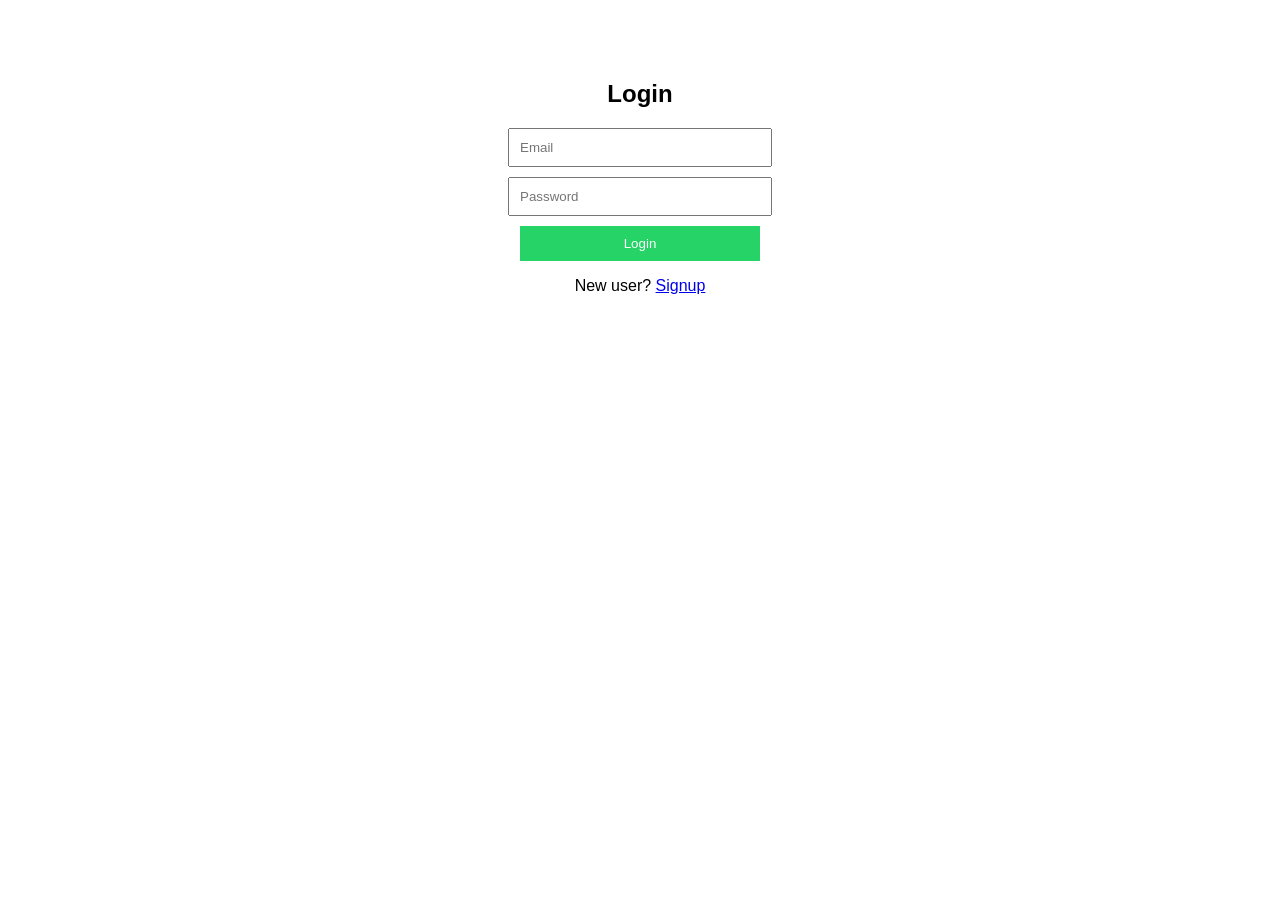
==== index.html @ 30e8beef "Auth feature: signup & login implementation" ====
<!DOCTYPE html>
<html>
<head>
  <title>Login</title>
  <link rel="stylesheet" href="style.css">
</head>
<body>

  <h2>Login</h2>

  <input id="loginEmail" type="email" placeholder="Email">
  <input id="loginPassword" type="password" placeholder="Password">

  <button onclick="login()">Login</button>

  <p>New user? <a href="signup.html">Signup</a></p>

  <script src="auth.js"></script>
</body>
</html>
---- style.css ----
body{
  font-family: Arial;
  text-align: center;
  margin-top: 80px;
}

input, button{
  display: block;
  margin: 10px auto;
  padding: 10px;
  width: 240px;
}

button{
  background: #25D366;
  color: white;
  border: none;
  cursor: pointer;
}
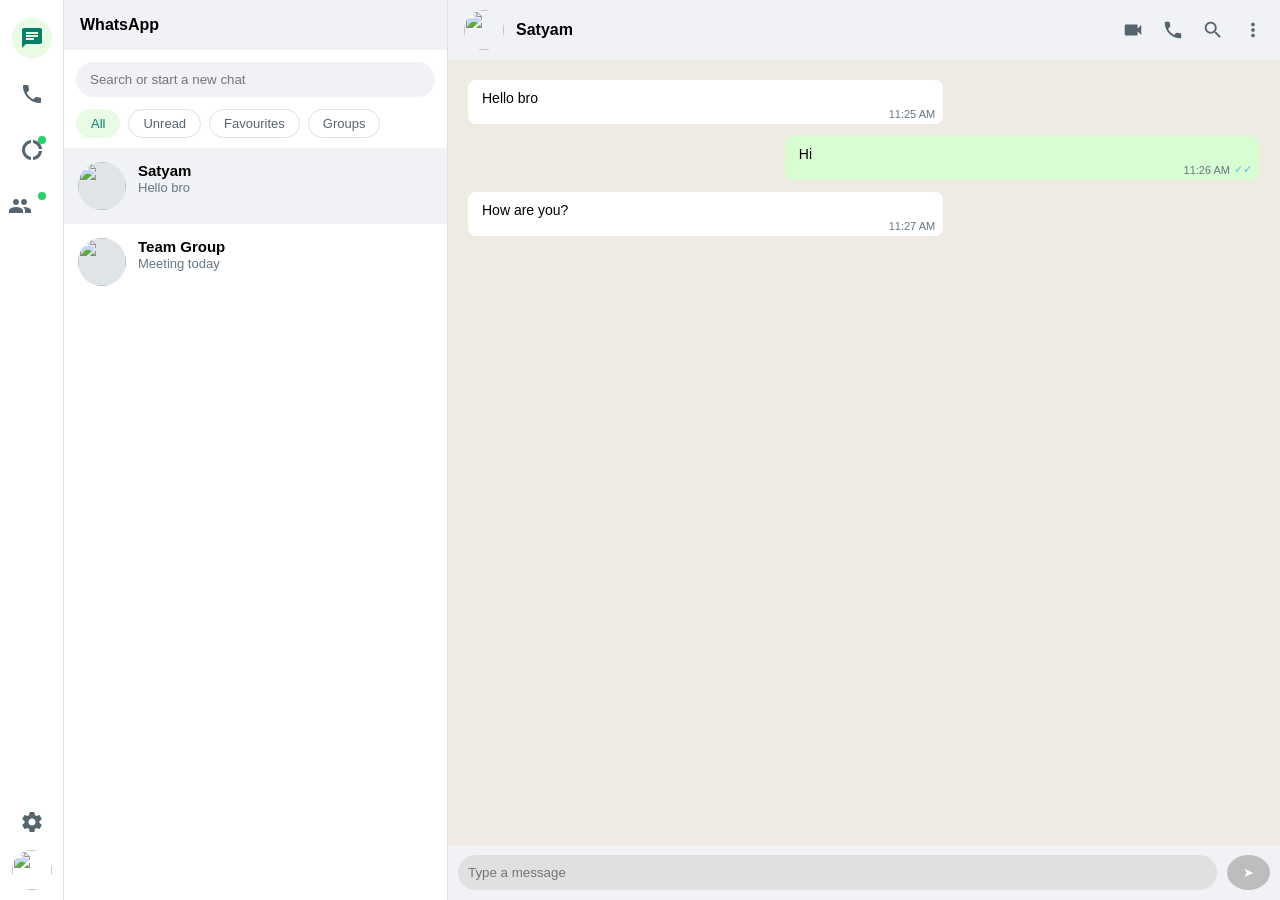
==== commit 40550a43: "Added index and login HTML files" ====
--- a/index.html
+++ b/index.html
@@ -1,20 +1,253 @@
 <!DOCTYPE html>
-<html>
+<html lang="en">
 <head>
-  <title>Login</title>
-  <link rel="stylesheet" href="style.css">
+<meta charset="UTF-8">
+<title>WhatsApp Web UI</title>
+
+<link href="https://fonts.googleapis.com/icon?family=Material+Icons" rel="stylesheet">
+
+<style>
+*{
+  margin:0;
+  padding:0;
+  box-sizing:border-box;
+  font-family:"Segoe UI", Arial, sans-serif;
+}
+body{background:#dadbd5}
+.app{display:flex;height:100vh}
+
+/* ===== LEFT SIDEBAR ===== */
+.wa-sidebar{
+  width:64px;background:#fff;border-right:1px solid #e0e0e0;
+  display:flex;flex-direction:column;align-items:center;padding:10px 0
+}
+.wa-icon{
+  width:40px;height:40px;border-radius:50%;
+  display:flex;align-items:center;justify-content:center;
+  color:#54656f;margin:8px 0;cursor:pointer;position:relative
+}
+.wa-icon.active{background:#e7fce3;color:#008069}
+.wa-icon:hover{background:#f0f2f5}
+.wa-icon.dot::after{
+  content:"";width:8px;height:8px;background:#25d366;border-radius:50%;
+  position:absolute;top:6px;right:6px
+}
+.wa-spacer{flex:1}
+.wa-profile{width:40px;height:40px;border-radius:50%;overflow:hidden}
+.wa-profile img{width:100%;height:100%;object-fit:cover}
+
+/* ===== CHAT LIST ===== */
+.chat-list{
+  width:30%;background:#fff;border-right:1px solid #e0e0e0;
+  display:flex;flex-direction:column
+}
+.header{
+  padding:16px;background:#f0f2f5;
+  display:flex;justify-content:space-between;align-items:center;
+  font-weight:600
+}
+.search{
+  margin:12px;padding:10px 14px;border-radius:20px;
+  border:none;background:#f0f2f5
+}
+.filters{display:flex;gap:8px;padding:0 12px 10px}
+.filters span{
+  padding:6px 14px;border-radius:16px;
+  border:1px solid #e0e0e0;font-size:13px;color:#54656f
+}
+.filters .active{
+  background:#e7fce3;color:#008069;border-color:#e7fce3
+}
+.chat{
+  padding:14px;display:flex;gap:12px
+}
+.chat.active{background:#f0f2f5}
+.chat-avatar{
+  width:48px;height:48px;border-radius:50%;
+  overflow:hidden;background:#dfe5e7;flex-shrink:0
+}
+.chat-avatar img{width:100%;height:100%;object-fit:cover}
+.chat-info b{font-size:15px}
+.chat-info p{font-size:13px;color:#667781}
+
+/* ===== CHAT AREA ===== */
+.chat-area{
+  flex:1;background:#efeae2;display:flex;flex-direction:column
+}
+
+/* ===== CHAT HEADER WITH ACTIONS ===== */
+.chat-header{
+  background:#f0f2f5;
+  padding:10px 16px;
+  display:flex;
+  align-items:center;
+  justify-content:space-between;
+}
+
+.chat-header-left{
+  display:flex;
+  align-items:center;
+  gap:12px;
+  font-weight:600;
+}
+
+.chat-header-left img{
+  width:40px;
+  height:40px;
+  border-radius:50%;
+  object-fit:cover;
+}
+
+/* RIGHT ICONS */
+.chat-header-actions{
+  display:flex;
+  gap:18px;
+}
+
+.chat-header-actions span{
+  color:#54656f;
+  cursor:pointer;
+  font-size:22px;
+}
+
+.chat-header-actions span:hover{
+  color:#111b21;
+}
+
+/* ===== MESSAGES ===== */
+.messages{flex:1;padding:20px}
+
+.msg{
+  max-width:60%;
+  padding:10px 14px 18px;
+  border-radius:8px;
+  margin-bottom:12px;
+  font-size:14px;
+  position:relative;
+}
+.received{background:#fff}
+.sent{background:#d9fdd3;margin-left:auto}
+
+.msg .meta{
+  position:absolute;
+  bottom:4px;
+  right:8px;
+  font-size:11px;
+  color:#667781;
+  display:flex;
+  align-items:center;
+  gap:4px;
+}
+.ticks{color:#53bdeb}
+
+/* INPUT (DISABLED) */
+.input-box{
+  background:#f0f2f5;padding:10px;display:flex;gap:10px
+}
+.input-box input{
+  flex:1;padding:10px;border-radius:20px;
+  border:none;background:#e0e0e0;color:#777
+}
+.input-box button{
+  background:#bdbdbd;color:#fff;border:none;
+  padding:0 16px;border-radius:50%;cursor:not-allowed
+}
+</style>
 </head>
+
 <body>
 
-  <h2>Login</h2>
-
-  <input id="loginEmail" type="email" placeholder="Email">
-  <input id="loginPassword" type="password" placeholder="Password">
-
-  <button onclick="login()">Login</button>
-
-  <p>New user? <a href="signup.html">Signup</a></p>
-
-  <script src="auth.js"></script>
+<div class="app">
+
+  <!-- LEFT SIDEBAR -->
+  <div class="wa-sidebar">
+    <div class="wa-icon active"><span class="material-icons">chat</span></div>
+    <div class="wa-icon"><span class="material-icons">call</span></div>
+    <div class="wa-icon dot"><span class="material-icons">donut_large</span></div>
+    <div class="wa-icon dot"><span class="material-icons">groups</span></div>
+    <div class="wa-spacer"></div>
+    <div class="wa-icon"><span class="material-icons">settings</span></div>
+    <div class="wa-profile">
+      <img src="https://i.pravatar.cc/100?img=11">
+    </div>
+  </div>
+
+  <!-- CHAT LIST -->
+  <div class="chat-list">
+    <div class="header">WhatsApp</div>
+    <input class="search" placeholder="Search or start a new chat" disabled>
+
+    <div class="filters">
+      <span class="active">All</span>
+      <span>Unread</span>
+      <span>Favourites</span>
+      <span>Groups</span>
+    </div>
+
+    <div class="chat active">
+      <div class="chat-avatar">
+        <img src="https://i.pravatar.cc/150?img=12">
+      </div>
+      <div class="chat-info">
+        <b>Satyam</b>
+        <p>Hello bro</p>
+      </div>
+    </div>
+
+    <div class="chat">
+      <div class="chat-avatar">
+        <img src="https://i.pravatar.cc/150?img=32">
+      </div>
+      <div class="chat-info">
+        <b>Team Group</b>
+        <p>Meeting today</p>
+      </div>
+    </div>
+  </div>
+
+  <!-- CHAT AREA -->
+  <div class="chat-area">
+
+    <!-- HEADER WITH ICONS -->
+    <div class="chat-header">
+      <div class="chat-header-left">
+        <img src="https://i.pravatar.cc/150?img=12">
+        <span>Satyam</span>
+      </div>
+
+      <div class="chat-header-actions">
+        <span class="material-icons">videocam</span>
+        <span class="material-icons">call</span>
+        <span class="material-icons">search</span>
+        <span class="material-icons">more_vert</span>
+      </div>
+    </div>
+
+    <div class="messages">
+      <div class="msg received">
+        Hello bro
+        <div class="meta"><span>11:25 AM</span></div>
+      </div>
+
+      <div class="msg sent">
+        Hi
+        <div class="meta"><span>11:26 AM</span><span class="ticks">✓✓</span></div>
+      </div>
+
+      <div class="msg received">
+        How are you?
+        <div class="meta"><span>11:27 AM</span></div>
+      </div>
+    </div>
+
+    <div class="input-box">
+      <input placeholder="Type a message" disabled>
+      <button disabled>➤</button>
+    </div>
+
+  </div>
+
+</div>
+
 </body>
 </html>
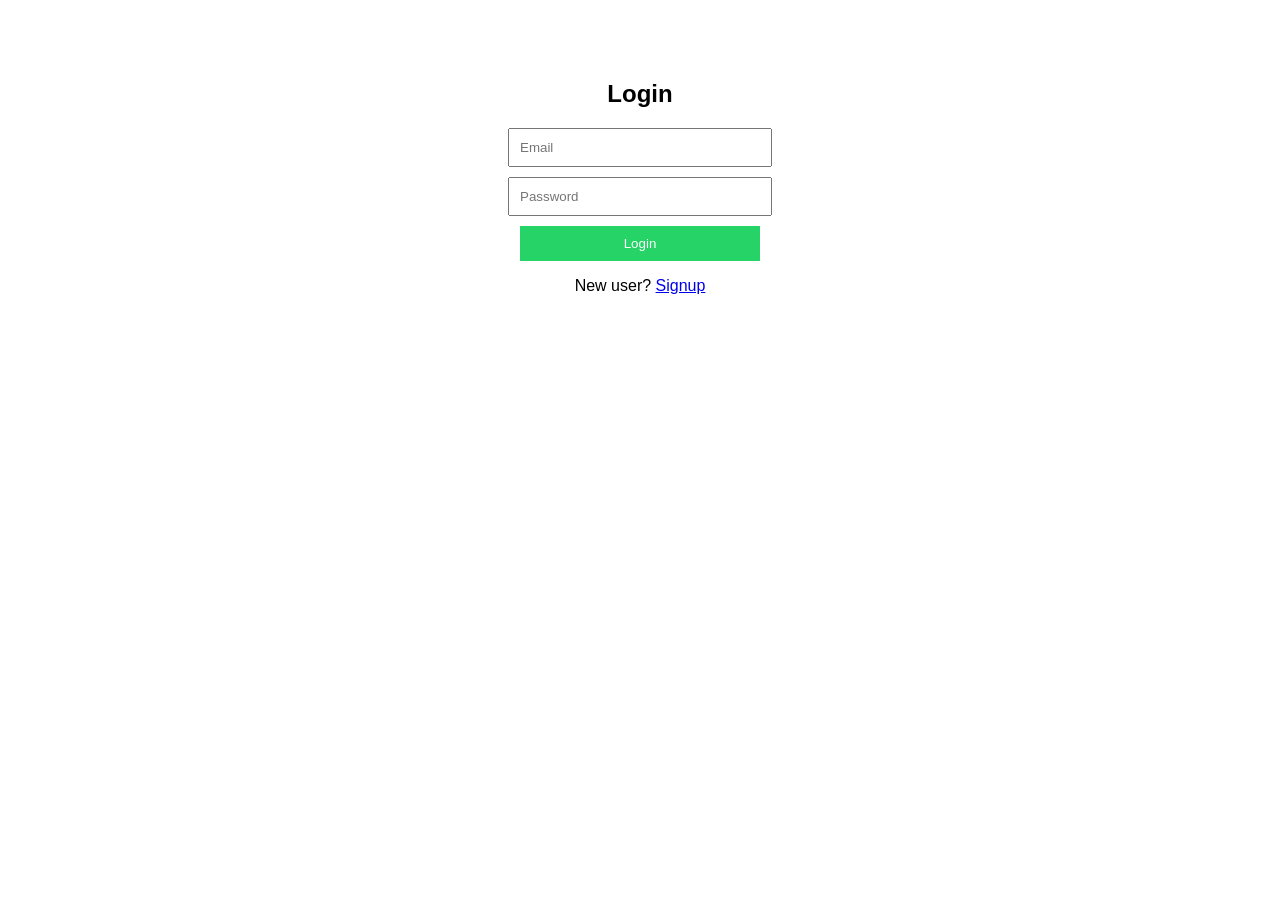
==== commit 38f2bb38: "add authentication feature (pranav)" ====
--- a/index.html
+++ b/index.html
@@ -1,253 +1,20 @@
 <!DOCTYPE html>
-<html lang="en">
+<html>
 <head>
-<meta charset="UTF-8">
-<title>WhatsApp Web UI</title>
-
-<link href="https://fonts.googleapis.com/icon?family=Material+Icons" rel="stylesheet">
-
-<style>
-*{
-  margin:0;
-  padding:0;
-  box-sizing:border-box;
-  font-family:"Segoe UI", Arial, sans-serif;
-}
-body{background:#dadbd5}
-.app{display:flex;height:100vh}
-
-/* ===== LEFT SIDEBAR ===== */
-.wa-sidebar{
-  width:64px;background:#fff;border-right:1px solid #e0e0e0;
-  display:flex;flex-direction:column;align-items:center;padding:10px 0
-}
-.wa-icon{
-  width:40px;height:40px;border-radius:50%;
-  display:flex;align-items:center;justify-content:center;
-  color:#54656f;margin:8px 0;cursor:pointer;position:relative
-}
-.wa-icon.active{background:#e7fce3;color:#008069}
-.wa-icon:hover{background:#f0f2f5}
-.wa-icon.dot::after{
-  content:"";width:8px;height:8px;background:#25d366;border-radius:50%;
-  position:absolute;top:6px;right:6px
-}
-.wa-spacer{flex:1}
-.wa-profile{width:40px;height:40px;border-radius:50%;overflow:hidden}
-.wa-profile img{width:100%;height:100%;object-fit:cover}
-
-/* ===== CHAT LIST ===== */
-.chat-list{
-  width:30%;background:#fff;border-right:1px solid #e0e0e0;
-  display:flex;flex-direction:column
-}
-.header{
-  padding:16px;background:#f0f2f5;
-  display:flex;justify-content:space-between;align-items:center;
-  font-weight:600
-}
-.search{
-  margin:12px;padding:10px 14px;border-radius:20px;
-  border:none;background:#f0f2f5
-}
-.filters{display:flex;gap:8px;padding:0 12px 10px}
-.filters span{
-  padding:6px 14px;border-radius:16px;
-  border:1px solid #e0e0e0;font-size:13px;color:#54656f
-}
-.filters .active{
-  background:#e7fce3;color:#008069;border-color:#e7fce3
-}
-.chat{
-  padding:14px;display:flex;gap:12px
-}
-.chat.active{background:#f0f2f5}
-.chat-avatar{
-  width:48px;height:48px;border-radius:50%;
-  overflow:hidden;background:#dfe5e7;flex-shrink:0
-}
-.chat-avatar img{width:100%;height:100%;object-fit:cover}
-.chat-info b{font-size:15px}
-.chat-info p{font-size:13px;color:#667781}
-
-/* ===== CHAT AREA ===== */
-.chat-area{
-  flex:1;background:#efeae2;display:flex;flex-direction:column
-}
-
-/* ===== CHAT HEADER WITH ACTIONS ===== */
-.chat-header{
-  background:#f0f2f5;
-  padding:10px 16px;
-  display:flex;
-  align-items:center;
-  justify-content:space-between;
-}
-
-.chat-header-left{
-  display:flex;
-  align-items:center;
-  gap:12px;
-  font-weight:600;
-}
-
-.chat-header-left img{
-  width:40px;
-  height:40px;
-  border-radius:50%;
-  object-fit:cover;
-}
-
-/* RIGHT ICONS */
-.chat-header-actions{
-  display:flex;
-  gap:18px;
-}
-
-.chat-header-actions span{
-  color:#54656f;
-  cursor:pointer;
-  font-size:22px;
-}
-
-.chat-header-actions span:hover{
-  color:#111b21;
-}
-
-/* ===== MESSAGES ===== */
-.messages{flex:1;padding:20px}
-
-.msg{
-  max-width:60%;
-  padding:10px 14px 18px;
-  border-radius:8px;
-  margin-bottom:12px;
-  font-size:14px;
-  position:relative;
-}
-.received{background:#fff}
-.sent{background:#d9fdd3;margin-left:auto}
-
-.msg .meta{
-  position:absolute;
-  bottom:4px;
-  right:8px;
-  font-size:11px;
-  color:#667781;
-  display:flex;
-  align-items:center;
-  gap:4px;
-}
-.ticks{color:#53bdeb}
-
-/* INPUT (DISABLED) */
-.input-box{
-  background:#f0f2f5;padding:10px;display:flex;gap:10px
-}
-.input-box input{
-  flex:1;padding:10px;border-radius:20px;
-  border:none;background:#e0e0e0;color:#777
-}
-.input-box button{
-  background:#bdbdbd;color:#fff;border:none;
-  padding:0 16px;border-radius:50%;cursor:not-allowed
-}
-</style>
+  <title>Login</title>
+  <link rel="stylesheet" href="style.css">
 </head>
-
 <body>
 
-<div class="app">
+  <h2>Login</h2>
 
-  <!-- LEFT SIDEBAR -->
-  <div class="wa-sidebar">
-    <div class="wa-icon active"><span class="material-icons">chat</span></div>
-    <div class="wa-icon"><span class="material-icons">call</span></div>
-    <div class="wa-icon dot"><span class="material-icons">donut_large</span></div>
-    <div class="wa-icon dot"><span class="material-icons">groups</span></div>
-    <div class="wa-spacer"></div>
-    <div class="wa-icon"><span class="material-icons">settings</span></div>
-    <div class="wa-profile">
-      <img src="https://i.pravatar.cc/100?img=11">
-    </div>
-  </div>
+  <input id="loginEmail" type="email" placeholder="Email">
+  <input id="loginPassword" type="password" placeholder="Password">
 
-  <!-- CHAT LIST -->
-  <div class="chat-list">
-    <div class="header">WhatsApp</div>
-    <input class="search" placeholder="Search or start a new chat" disabled>
+  <button onclick="login()">Login</button>
 
-    <div class="filters">
-      <span class="active">All</span>
-      <span>Unread</span>
-      <span>Favourites</span>
-      <span>Groups</span>
-    </div>
+  <p>New user? <a href="signup.html">Signup</a></p>
 
-    <div class="chat active">
-      <div class="chat-avatar">
-        <img src="https://i.pravatar.cc/150?img=12">
-      </div>
-      <div class="chat-info">
-        <b>Satyam</b>
-        <p>Hello bro</p>
-      </div>
-    </div>
-
-    <div class="chat">
-      <div class="chat-avatar">
-        <img src="https://i.pravatar.cc/150?img=32">
-      </div>
-      <div class="chat-info">
-        <b>Team Group</b>
-        <p>Meeting today</p>
-      </div>
-    </div>
-  </div>
-
-  <!-- CHAT AREA -->
-  <div class="chat-area">
-
-    <!-- HEADER WITH ICONS -->
-    <div class="chat-header">
-      <div class="chat-header-left">
-        <img src="https://i.pravatar.cc/150?img=12">
-        <span>Satyam</span>
-      </div>
-
-      <div class="chat-header-actions">
-        <span class="material-icons">videocam</span>
-        <span class="material-icons">call</span>
-        <span class="material-icons">search</span>
-        <span class="material-icons">more_vert</span>
-      </div>
-    </div>
-
-    <div class="messages">
-      <div class="msg received">
-        Hello bro
-        <div class="meta"><span>11:25 AM</span></div>
-      </div>
-
-      <div class="msg sent">
-        Hi
-        <div class="meta"><span>11:26 AM</span><span class="ticks">✓✓</span></div>
-      </div>
-
-      <div class="msg received">
-        How are you?
-        <div class="meta"><span>11:27 AM</span></div>
-      </div>
-    </div>
-
-    <div class="input-box">
-      <input placeholder="Type a message" disabled>
-      <button disabled>➤</button>
-    </div>
-
-  </div>
-
-</div>
-
+  <script src="auth.js"></script>
 </body>
 </html>
--- a/style.css
+++ b/style.css
@@ -0,0 +1,19 @@
+body{
+  font-family: Arial;
+  text-align: center;
+  margin-top: 80px;
+}
+
+input, button{
+  display: block;
+  margin: 10px auto;
+  padding: 10px;
+  width: 240px;
+}
+
+button{
+  background: #25D366;
+  color: white;
+  border: none;
+  cursor: pointer;
+}
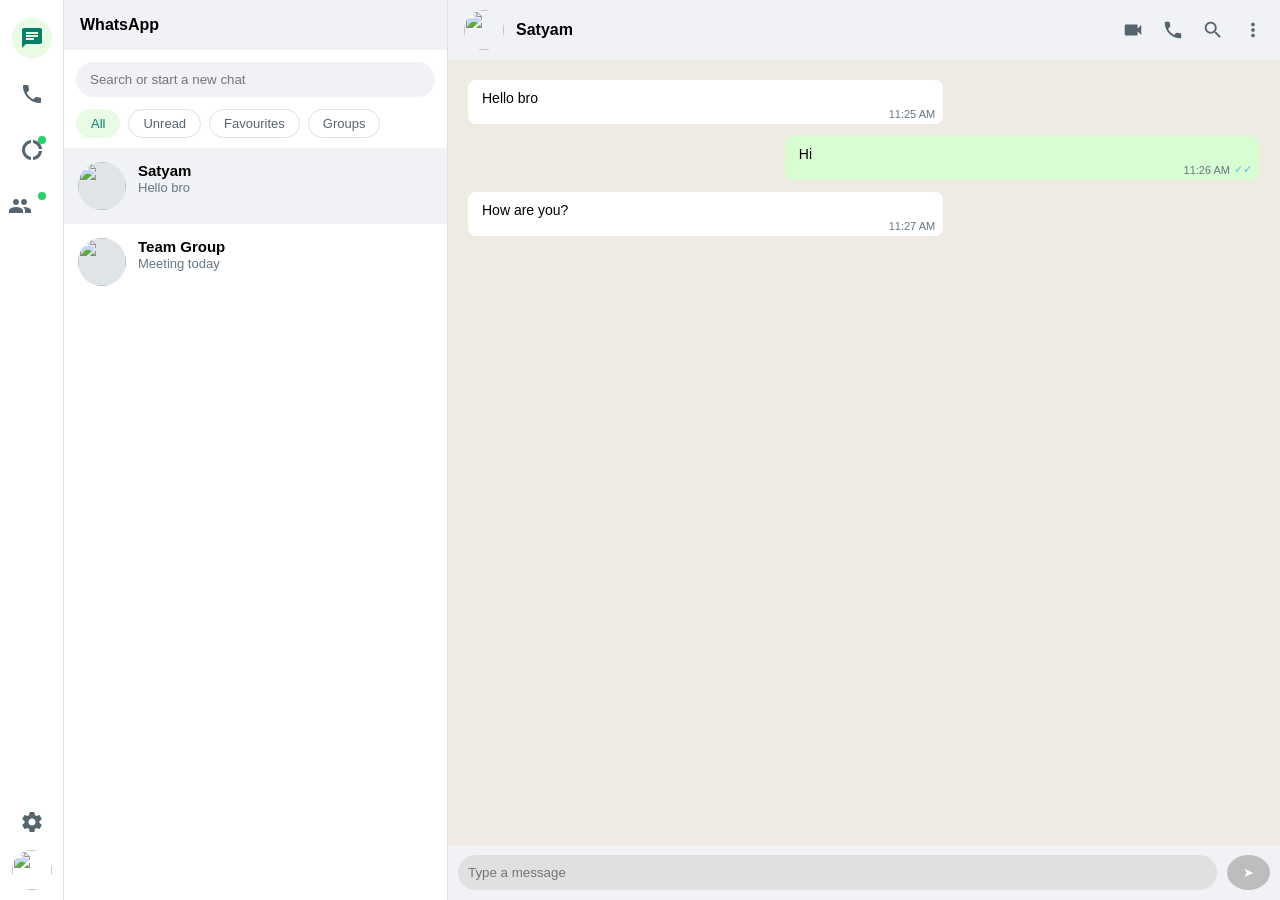
==== commit b0d753d1: "Merge pull request #2 from satyampawarwork-create/himanshu_UI Added index and login HTML files" ====
--- a/index.html
+++ b/index.html
@@ -1,20 +1,253 @@
 <!DOCTYPE html>
-<html>
+<html lang="en">
 <head>
-  <title>Login</title>
-  <link rel="stylesheet" href="style.css">
+<meta charset="UTF-8">
+<title>WhatsApp Web UI</title>
+
+<link href="https://fonts.googleapis.com/icon?family=Material+Icons" rel="stylesheet">
+
+<style>
+*{
+  margin:0;
+  padding:0;
+  box-sizing:border-box;
+  font-family:"Segoe UI", Arial, sans-serif;
+}
+body{background:#dadbd5}
+.app{display:flex;height:100vh}
+
+/* ===== LEFT SIDEBAR ===== */
+.wa-sidebar{
+  width:64px;background:#fff;border-right:1px solid #e0e0e0;
+  display:flex;flex-direction:column;align-items:center;padding:10px 0
+}
+.wa-icon{
+  width:40px;height:40px;border-radius:50%;
+  display:flex;align-items:center;justify-content:center;
+  color:#54656f;margin:8px 0;cursor:pointer;position:relative
+}
+.wa-icon.active{background:#e7fce3;color:#008069}
+.wa-icon:hover{background:#f0f2f5}
+.wa-icon.dot::after{
+  content:"";width:8px;height:8px;background:#25d366;border-radius:50%;
+  position:absolute;top:6px;right:6px
+}
+.wa-spacer{flex:1}
+.wa-profile{width:40px;height:40px;border-radius:50%;overflow:hidden}
+.wa-profile img{width:100%;height:100%;object-fit:cover}
+
+/* ===== CHAT LIST ===== */
+.chat-list{
+  width:30%;background:#fff;border-right:1px solid #e0e0e0;
+  display:flex;flex-direction:column
+}
+.header{
+  padding:16px;background:#f0f2f5;
+  display:flex;justify-content:space-between;align-items:center;
+  font-weight:600
+}
+.search{
+  margin:12px;padding:10px 14px;border-radius:20px;
+  border:none;background:#f0f2f5
+}
+.filters{display:flex;gap:8px;padding:0 12px 10px}
+.filters span{
+  padding:6px 14px;border-radius:16px;
+  border:1px solid #e0e0e0;font-size:13px;color:#54656f
+}
+.filters .active{
+  background:#e7fce3;color:#008069;border-color:#e7fce3
+}
+.chat{
+  padding:14px;display:flex;gap:12px
+}
+.chat.active{background:#f0f2f5}
+.chat-avatar{
+  width:48px;height:48px;border-radius:50%;
+  overflow:hidden;background:#dfe5e7;flex-shrink:0
+}
+.chat-avatar img{width:100%;height:100%;object-fit:cover}
+.chat-info b{font-size:15px}
+.chat-info p{font-size:13px;color:#667781}
+
+/* ===== CHAT AREA ===== */
+.chat-area{
+  flex:1;background:#efeae2;display:flex;flex-direction:column
+}
+
+/* ===== CHAT HEADER WITH ACTIONS ===== */
+.chat-header{
+  background:#f0f2f5;
+  padding:10px 16px;
+  display:flex;
+  align-items:center;
+  justify-content:space-between;
+}
+
+.chat-header-left{
+  display:flex;
+  align-items:center;
+  gap:12px;
+  font-weight:600;
+}
+
+.chat-header-left img{
+  width:40px;
+  height:40px;
+  border-radius:50%;
+  object-fit:cover;
+}
+
+/* RIGHT ICONS */
+.chat-header-actions{
+  display:flex;
+  gap:18px;
+}
+
+.chat-header-actions span{
+  color:#54656f;
+  cursor:pointer;
+  font-size:22px;
+}
+
+.chat-header-actions span:hover{
+  color:#111b21;
+}
+
+/* ===== MESSAGES ===== */
+.messages{flex:1;padding:20px}
+
+.msg{
+  max-width:60%;
+  padding:10px 14px 18px;
+  border-radius:8px;
+  margin-bottom:12px;
+  font-size:14px;
+  position:relative;
+}
+.received{background:#fff}
+.sent{background:#d9fdd3;margin-left:auto}
+
+.msg .meta{
+  position:absolute;
+  bottom:4px;
+  right:8px;
+  font-size:11px;
+  color:#667781;
+  display:flex;
+  align-items:center;
+  gap:4px;
+}
+.ticks{color:#53bdeb}
+
+/* INPUT (DISABLED) */
+.input-box{
+  background:#f0f2f5;padding:10px;display:flex;gap:10px
+}
+.input-box input{
+  flex:1;padding:10px;border-radius:20px;
+  border:none;background:#e0e0e0;color:#777
+}
+.input-box button{
+  background:#bdbdbd;color:#fff;border:none;
+  padding:0 16px;border-radius:50%;cursor:not-allowed
+}
+</style>
 </head>
+
 <body>
 
-  <h2>Login</h2>
-
-  <input id="loginEmail" type="email" placeholder="Email">
-  <input id="loginPassword" type="password" placeholder="Password">
-
-  <button onclick="login()">Login</button>
-
-  <p>New user? <a href="signup.html">Signup</a></p>
-
-  <script src="auth.js"></script>
+<div class="app">
+
+  <!-- LEFT SIDEBAR -->
+  <div class="wa-sidebar">
+    <div class="wa-icon active"><span class="material-icons">chat</span></div>
+    <div class="wa-icon"><span class="material-icons">call</span></div>
+    <div class="wa-icon dot"><span class="material-icons">donut_large</span></div>
+    <div class="wa-icon dot"><span class="material-icons">groups</span></div>
+    <div class="wa-spacer"></div>
+    <div class="wa-icon"><span class="material-icons">settings</span></div>
+    <div class="wa-profile">
+      <img src="https://i.pravatar.cc/100?img=11">
+    </div>
+  </div>
+
+  <!-- CHAT LIST -->
+  <div class="chat-list">
+    <div class="header">WhatsApp</div>
+    <input class="search" placeholder="Search or start a new chat" disabled>
+
+    <div class="filters">
+      <span class="active">All</span>
+      <span>Unread</span>
+      <span>Favourites</span>
+      <span>Groups</span>
+    </div>
+
+    <div class="chat active">
+      <div class="chat-avatar">
+        <img src="https://i.pravatar.cc/150?img=12">
+      </div>
+      <div class="chat-info">
+        <b>Satyam</b>
+        <p>Hello bro</p>
+      </div>
+    </div>
+
+    <div class="chat">
+      <div class="chat-avatar">
+        <img src="https://i.pravatar.cc/150?img=32">
+      </div>
+      <div class="chat-info">
+        <b>Team Group</b>
+        <p>Meeting today</p>
+      </div>
+    </div>
+  </div>
+
+  <!-- CHAT AREA -->
+  <div class="chat-area">
+
+    <!-- HEADER WITH ICONS -->
+    <div class="chat-header">
+      <div class="chat-header-left">
+        <img src="https://i.pravatar.cc/150?img=12">
+        <span>Satyam</span>
+      </div>
+
+      <div class="chat-header-actions">
+        <span class="material-icons">videocam</span>
+        <span class="material-icons">call</span>
+        <span class="material-icons">search</span>
+        <span class="material-icons">more_vert</span>
+      </div>
+    </div>
+
+    <div class="messages">
+      <div class="msg received">
+        Hello bro
+        <div class="meta"><span>11:25 AM</span></div>
+      </div>
+
+      <div class="msg sent">
+        Hi
+        <div class="meta"><span>11:26 AM</span><span class="ticks">✓✓</span></div>
+      </div>
+
+      <div class="msg received">
+        How are you?
+        <div class="meta"><span>11:27 AM</span></div>
+      </div>
+    </div>
+
+    <div class="input-box">
+      <input placeholder="Type a message" disabled>
+      <button disabled>➤</button>
+    </div>
+
+  </div>
+
+</div>
+
 </body>
 </html>
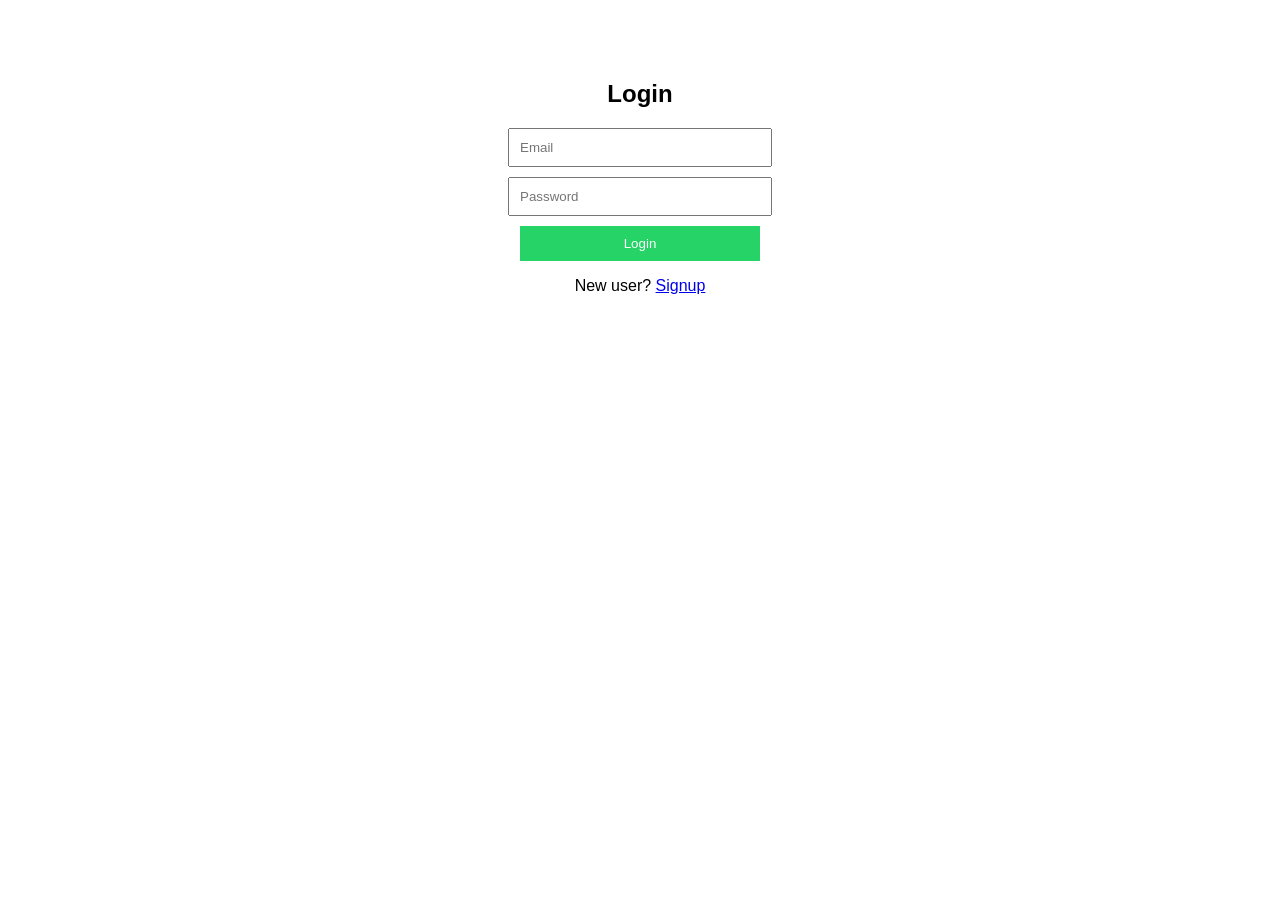
==== commit 20b36531: "Merge pull request #3 from satyampawarwork-create/pranav-auth-new Pranav auth new" ====
--- a/index.html
+++ b/index.html
@@ -1,253 +1,20 @@
 <!DOCTYPE html>
-<html lang="en">
+<html>
 <head>
-<meta charset="UTF-8">
-<title>WhatsApp Web UI</title>
-
-<link href="https://fonts.googleapis.com/icon?family=Material+Icons" rel="stylesheet">
-
-<style>
-*{
-  margin:0;
-  padding:0;
-  box-sizing:border-box;
-  font-family:"Segoe UI", Arial, sans-serif;
-}
-body{background:#dadbd5}
-.app{display:flex;height:100vh}
-
-/* ===== LEFT SIDEBAR ===== */
-.wa-sidebar{
-  width:64px;background:#fff;border-right:1px solid #e0e0e0;
-  display:flex;flex-direction:column;align-items:center;padding:10px 0
-}
-.wa-icon{
-  width:40px;height:40px;border-radius:50%;
-  display:flex;align-items:center;justify-content:center;
-  color:#54656f;margin:8px 0;cursor:pointer;position:relative
-}
-.wa-icon.active{background:#e7fce3;color:#008069}
-.wa-icon:hover{background:#f0f2f5}
-.wa-icon.dot::after{
-  content:"";width:8px;height:8px;background:#25d366;border-radius:50%;
-  position:absolute;top:6px;right:6px
-}
-.wa-spacer{flex:1}
-.wa-profile{width:40px;height:40px;border-radius:50%;overflow:hidden}
-.wa-profile img{width:100%;height:100%;object-fit:cover}
-
-/* ===== CHAT LIST ===== */
-.chat-list{
-  width:30%;background:#fff;border-right:1px solid #e0e0e0;
-  display:flex;flex-direction:column
-}
-.header{
-  padding:16px;background:#f0f2f5;
-  display:flex;justify-content:space-between;align-items:center;
-  font-weight:600
-}
-.search{
-  margin:12px;padding:10px 14px;border-radius:20px;
-  border:none;background:#f0f2f5
-}
-.filters{display:flex;gap:8px;padding:0 12px 10px}
-.filters span{
-  padding:6px 14px;border-radius:16px;
-  border:1px solid #e0e0e0;font-size:13px;color:#54656f
-}
-.filters .active{
-  background:#e7fce3;color:#008069;border-color:#e7fce3
-}
-.chat{
-  padding:14px;display:flex;gap:12px
-}
-.chat.active{background:#f0f2f5}
-.chat-avatar{
-  width:48px;height:48px;border-radius:50%;
-  overflow:hidden;background:#dfe5e7;flex-shrink:0
-}
-.chat-avatar img{width:100%;height:100%;object-fit:cover}
-.chat-info b{font-size:15px}
-.chat-info p{font-size:13px;color:#667781}
-
-/* ===== CHAT AREA ===== */
-.chat-area{
-  flex:1;background:#efeae2;display:flex;flex-direction:column
-}
-
-/* ===== CHAT HEADER WITH ACTIONS ===== */
-.chat-header{
-  background:#f0f2f5;
-  padding:10px 16px;
-  display:flex;
-  align-items:center;
-  justify-content:space-between;
-}
-
-.chat-header-left{
-  display:flex;
-  align-items:center;
-  gap:12px;
-  font-weight:600;
-}
-
-.chat-header-left img{
-  width:40px;
-  height:40px;
-  border-radius:50%;
-  object-fit:cover;
-}
-
-/* RIGHT ICONS */
-.chat-header-actions{
-  display:flex;
-  gap:18px;
-}
-
-.chat-header-actions span{
-  color:#54656f;
-  cursor:pointer;
-  font-size:22px;
-}
-
-.chat-header-actions span:hover{
-  color:#111b21;
-}
-
-/* ===== MESSAGES ===== */
-.messages{flex:1;padding:20px}
-
-.msg{
-  max-width:60%;
-  padding:10px 14px 18px;
-  border-radius:8px;
-  margin-bottom:12px;
-  font-size:14px;
-  position:relative;
-}
-.received{background:#fff}
-.sent{background:#d9fdd3;margin-left:auto}
-
-.msg .meta{
-  position:absolute;
-  bottom:4px;
-  right:8px;
-  font-size:11px;
-  color:#667781;
-  display:flex;
-  align-items:center;
-  gap:4px;
-}
-.ticks{color:#53bdeb}
-
-/* INPUT (DISABLED) */
-.input-box{
-  background:#f0f2f5;padding:10px;display:flex;gap:10px
-}
-.input-box input{
-  flex:1;padding:10px;border-radius:20px;
-  border:none;background:#e0e0e0;color:#777
-}
-.input-box button{
-  background:#bdbdbd;color:#fff;border:none;
-  padding:0 16px;border-radius:50%;cursor:not-allowed
-}
-</style>
+  <title>Login</title>
+  <link rel="stylesheet" href="style.css">
 </head>
-
 <body>
 
-<div class="app">
+  <h2>Login</h2>
 
-  <!-- LEFT SIDEBAR -->
-  <div class="wa-sidebar">
-    <div class="wa-icon active"><span class="material-icons">chat</span></div>
-    <div class="wa-icon"><span class="material-icons">call</span></div>
-    <div class="wa-icon dot"><span class="material-icons">donut_large</span></div>
-    <div class="wa-icon dot"><span class="material-icons">groups</span></div>
-    <div class="wa-spacer"></div>
-    <div class="wa-icon"><span class="material-icons">settings</span></div>
-    <div class="wa-profile">
-      <img src="https://i.pravatar.cc/100?img=11">
-    </div>
-  </div>
+  <input id="loginEmail" type="email" placeholder="Email">
+  <input id="loginPassword" type="password" placeholder="Password">
 
-  <!-- CHAT LIST -->
-  <div class="chat-list">
-    <div class="header">WhatsApp</div>
-    <input class="search" placeholder="Search or start a new chat" disabled>
+  <button onclick="login()">Login</button>
 
-    <div class="filters">
-      <span class="active">All</span>
-      <span>Unread</span>
-      <span>Favourites</span>
-      <span>Groups</span>
-    </div>
+  <p>New user? <a href="signup.html">Signup</a></p>
 
-    <div class="chat active">
-      <div class="chat-avatar">
-        <img src="https://i.pravatar.cc/150?img=12">
-      </div>
-      <div class="chat-info">
-        <b>Satyam</b>
-        <p>Hello bro</p>
-      </div>
-    </div>
-
-    <div class="chat">
-      <div class="chat-avatar">
-        <img src="https://i.pravatar.cc/150?img=32">
-      </div>
-      <div class="chat-info">
-        <b>Team Group</b>
-        <p>Meeting today</p>
-      </div>
-    </div>
-  </div>
-
-  <!-- CHAT AREA -->
-  <div class="chat-area">
-
-    <!-- HEADER WITH ICONS -->
-    <div class="chat-header">
-      <div class="chat-header-left">
-        <img src="https://i.pravatar.cc/150?img=12">
-        <span>Satyam</span>
-      </div>
-
-      <div class="chat-header-actions">
-        <span class="material-icons">videocam</span>
-        <span class="material-icons">call</span>
-        <span class="material-icons">search</span>
-        <span class="material-icons">more_vert</span>
-      </div>
-    </div>
-
-    <div class="messages">
-      <div class="msg received">
-        Hello bro
-        <div class="meta"><span>11:25 AM</span></div>
-      </div>
-
-      <div class="msg sent">
-        Hi
-        <div class="meta"><span>11:26 AM</span><span class="ticks">✓✓</span></div>
-      </div>
-
-      <div class="msg received">
-        How are you?
-        <div class="meta"><span>11:27 AM</span></div>
-      </div>
-    </div>
-
-    <div class="input-box">
-      <input placeholder="Type a message" disabled>
-      <button disabled>➤</button>
-    </div>
-
-  </div>
-
-</div>
-
+  <script src="auth.js"></script>
 </body>
 </html>
--- a/style.css
+++ b/style.css
@@ -0,0 +1,19 @@
+body{
+  font-family: Arial;
+  text-align: center;
+  margin-top: 80px;
+}
+
+input, button{
+  display: block;
+  margin: 10px auto;
+  padding: 10px;
+  width: 240px;
+}
+
+button{
+  background: #25D366;
+  color: white;
+  border: none;
+  cursor: pointer;
+}
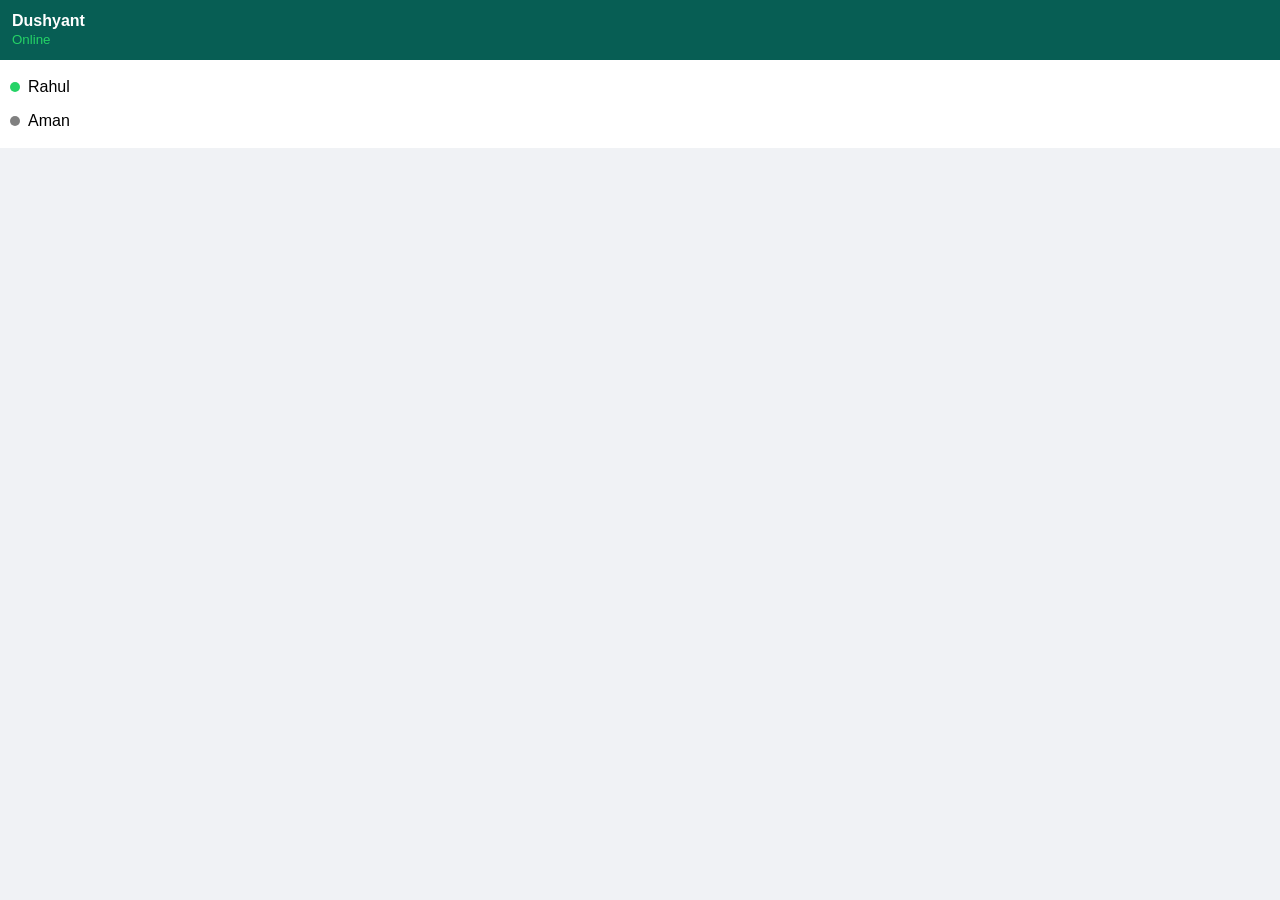
==== commit 4dbde929: "User status UI with online offline indicator" ====
--- a/index.html
+++ b/index.html
@@ -1,20 +1,33 @@
 <!DOCTYPE html>
-<html>
+<html lang="en">
 <head>
-  <title>Login</title>
+  <meta charset="UTF-8">
+  <title>WhatsApp UI - User Status</title>
   <link rel="stylesheet" href="style.css">
 </head>
 <body>
 
-  <h2>Login</h2>
+  <!-- Chat Header -->
+  <div class="chat-header">
+    <div class="user-info">
+      <h4>Dushyant</h4>
+      <small id="statusText" class="online">Online</small>
+    </div>
+  </div>
 
-  <input id="loginEmail" type="email" placeholder="Email">
-  <input id="loginPassword" type="password" placeholder="Password">
+  <!-- User List -->
+  <div class="user-list">
+    <div class="user">
+      <span class="dot online"></span>
+      <span>Rahul</span>
+    </div>
 
-  <button onclick="login()">Login</button>
+    <div class="user">
+      <span class="dot offline"></span>
+      <span>Aman</span>
+    </div>
+  </div>
 
-  <p>New user? <a href="signup.html">Signup</a></p>
-
-  <script src="auth.js"></script>
+  <script src="script.js"></script>
 </body>
 </html>
--- a/style.css
+++ b/style.css
@@ -1,19 +1,49 @@
-body{
-  font-family: Arial;
-  text-align: center;
-  margin-top: 80px;
+body {
+  font-family: Arial, sans-serif;
+  background: #f0f2f5;
+  margin: 0;
 }
 
-input, button{
-  display: block;
-  margin: 10px auto;
-  padding: 10px;
-  width: 240px;
+.chat-header {
+  background: #075e54;
+  color: white;
+  padding: 12px;
 }
 
-button{
-  background: #25D366;
-  color: white;
-  border: none;
-  cursor: pointer;
+.user-info h4 {
+  margin: 0;
 }
+
+.online {
+  color: #25d366;
+}
+
+.offline {
+  color: #ccc;
+}
+
+.user-list {
+  padding: 10px;
+  background: white;
+}
+
+.user {
+  display: flex;
+  align-items: center;
+  padding: 8px 0;
+}
+
+.dot {
+  width: 10px;
+  height: 10px;
+  border-radius: 50%;
+  margin-right: 8px;
+}
+
+.dot.online {
+  background: #25d366;
+}
+
+.dot.offline {
+  background: gray;
+}
